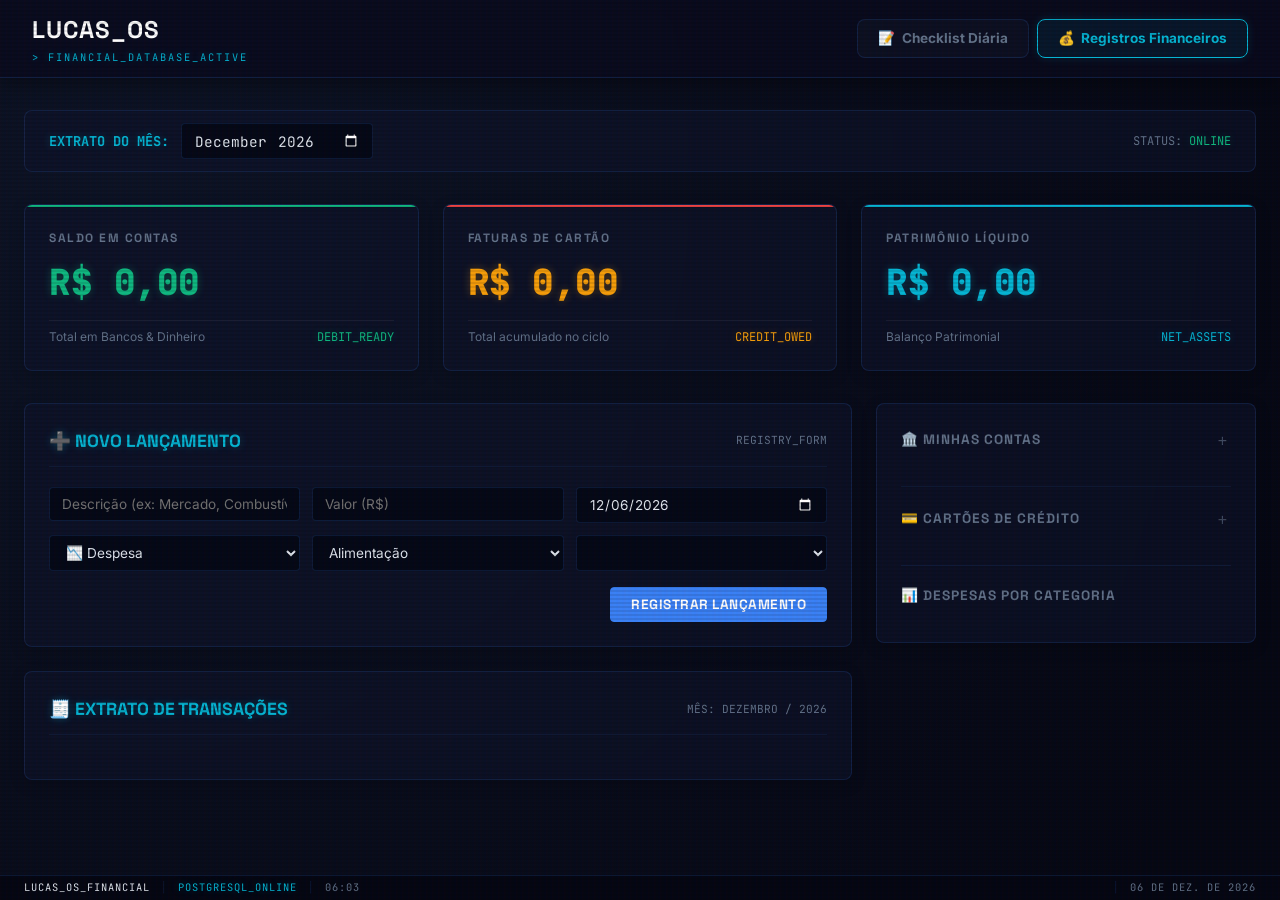
==== services/finance-service/templates/finance.html @ f86a2efd "feat: implement and deploy microservico finance-service with database integration, premium cyberpunk" ====
<!DOCTYPE html>
<html lang="pt-BR">
<head>
  <meta charset="UTF-8">
  <meta name="viewport" content="width=device-width, initial-scale=1.0">
  <title>LUCAS_OS // FINANCEIRO</title>
  <link rel="preconnect" href="https://fonts.googleapis.com">
  <link rel="preconnect" href="https://fonts.gstatic.com" crossorigin>
  <link href="https://fonts.googleapis.com/css2?family=Inter:wght@300;400;500;600;700&family=JetBrains+Mono:wght@400;700&family=Outfit:wght@400;600;800&family=Space+Grotesk:wght@400;700&display=swap" rel="stylesheet">
  
  <style>
    :root {
      --bg-dark: #060814;
      --bg-surface: #0c0e22;
      --bg-card: rgba(16, 20, 44, 0.6);
      --border: rgba(59, 130, 246, 0.16);
      --border-glow: rgba(59, 130, 246, 0.4);
      --text-main: #e2e8f0;
      --text-muted: #64748b;
      
      --blue: #3b82f6;
      --blue-glow: rgba(59, 130, 246, 0.3);
      --cyan: #06b6d4;
      --cyan-glow: rgba(6, 182, 212, 0.3);
      --green: #10b981;
      --green-glow: rgba(16, 185, 129, 0.3);
      --red: #ef4444;
      --red-glow: rgba(239, 68, 68, 0.3);
      --amber: #f59e0b;
      --amber-glow: rgba(245, 158, 11, 0.3);
      
      --font-display: 'Space Grotesk', sans-serif;
      --font-sans: 'Inter', sans-serif;
      --font-mono: 'JetBrains Mono', monospace;
      --radius: 8px;
      --transition: all 0.25s cubic-bezier(0.4, 0, 0.2, 1);
    }

    * {
      box-sizing: border-box;
      margin: 0;
      padding: 0;
    }

    body {
      background-color: var(--bg-dark);
      color: var(--text-main);
      font-family: var(--font-sans);
      line-height: 1.5;
      overflow-x: hidden;
      min-height: 100vh;
      background-image: 
        radial-gradient(circle at 10% 20%, rgba(15, 23, 42, 0.8) 0%, rgba(6, 8, 20, 1) 90%),
        linear-gradient(rgba(18, 24, 58, 0.05) 1px, transparent 1px),
        linear-gradient(90deg, rgba(18, 24, 58, 0.05) 1px, transparent 1px);
      background-size: 100% 100%, 30px 30px, 30px 30px;
    }

    /* Scanlines screen effect */
    body::before {
      content: " ";
      display: block;
      position: fixed;
      top: 0; left: 0; bottom: 0; right: 0;
      background: linear-gradient(rgba(18, 16, 16, 0) 50%, rgba(0, 0, 0, 0.25) 50%), linear-gradient(90deg, rgba(255, 0, 0, 0.06), rgba(0, 255, 0, 0.02), rgba(0, 0, 255, 0.06));
      z-index: 99999;
      background-size: 100% 4px, 6px 100%;
      pointer-events: none;
      opacity: 0.4;
    }

    .mono { font-family: var(--font-mono); }
    .display { font-family: var(--font-display); }
    .text-cyan { color: var(--cyan); text-shadow: 0 0 8px var(--cyan-glow); }
    .text-blue { color: var(--blue); text-shadow: 0 0 8px var(--blue-glow); }
    .text-green { color: var(--green); text-shadow: 0 0 8px var(--green-glow); }
    .text-red { color: var(--red); text-shadow: 0 0 8px var(--red-glow); }
    .text-amber { color: var(--amber); text-shadow: 0 0 8px var(--amber-glow); }
    .text-muted { color: var(--text-muted); }

    /* ── HEADER ──────────────────────────────────── */
    header {
      border-bottom: 1px solid var(--border);
      background: rgba(10, 12, 30, 0.8);
      backdrop-filter: blur(8px);
      position: sticky;
      top: 0;
      z-index: 100;
      padding: 0.75rem 2rem;
      display: flex;
      justify-content: space-between;
      align-items: center;
      box-shadow: 0 4px 20px rgba(0,0,0,0.4);
    }

    .logo-container {
      display: flex;
      flex-direction: column;
    }

    .logo-main {
      font-size: 1.5rem;
      font-weight: 800;
      letter-spacing: 1px;
      color: #fff;
    }

    .logo-sub {
      font-size: 0.65rem;
      letter-spacing: 2px;
      margin-top: 0.1rem;
    }

    .nav-tabs {
      display: flex;
      gap: 0.5rem;
    }

    .nav-tab {
      background: rgba(30, 41, 59, 0.2);
      border: 1px solid var(--border);
      color: var(--text-muted);
      padding: 0.5rem 1.25rem;
      font-size: 0.85rem;
      font-weight: bold;
      text-decoration: none;
      border-radius: var(--radius);
      cursor: pointer;
      transition: var(--transition);
      display: flex;
      align-items: center;
      gap: 0.4rem;
    }

    .nav-tab:hover {
      border-color: var(--border-glow);
      color: var(--text-main);
      background: rgba(30, 41, 59, 0.4);
    }

    .nav-tab.active {
      color: var(--cyan);
      border-color: var(--cyan);
      background: rgba(6, 182, 212, 0.08);
      box-shadow: 0 0 10px rgba(6, 182, 212, 0.15);
    }

    /* ── MAIN LAYOUT ─────────────────────────────── */
    main {
      max-width: 1400px;
      margin: 2rem auto;
      padding: 0 1.5rem;
      display: flex;
      flex-direction: column;
      gap: 2rem;
      padding-bottom: 5rem;
    }

    /* Date and Config Row */
    .controls-row {
      display: flex;
      justify-content: space-between;
      align-items: center;
      background: var(--bg-card);
      border: 1px solid var(--border);
      padding: 0.75rem 1.5rem;
      border-radius: var(--radius);
      backdrop-filter: blur(10px);
    }

    .controls-left {
      display: flex;
      align-items: center;
      gap: 0.75rem;
    }

    .input-month {
      background: rgba(6, 8, 20, 0.8);
      border: 1px solid var(--border);
      color: var(--text-main);
      font-family: var(--font-mono);
      font-size: 0.9rem;
      padding: 0.4rem 0.75rem;
      border-radius: 4px;
      outline: none;
      cursor: pointer;
      transition: var(--transition);
      color-scheme: dark;
    }

    .input-month:focus {
      border-color: var(--cyan);
    }

    /* ── PANORAMA CARDS ──────────────────────────── */
    .summary-grid {
      display: grid;
      grid-template-columns: repeat(auto-fit, minmax(320px, 1fr));
      gap: 1.5rem;
    }

    .summary-card {
      background: var(--bg-card);
      border: 1px solid var(--border);
      border-radius: var(--radius);
      padding: 1.5rem;
      backdrop-filter: blur(10px);
      position: relative;
      overflow: hidden;
      display: flex;
      flex-direction: column;
      gap: 0.5rem;
      box-shadow: 0 4px 15px rgba(0,0,0,0.2);
    }

    .summary-card::before {
      content: "";
      position: absolute;
      top: 0; left: 0; right: 0;
      height: 2px;
    }

    .card-balance::before { background: var(--green); }
    .card-invoices::before { background: var(--red); }
    .card-net::before { background: var(--cyan); }

    .summary-card-title {
      font-size: 0.75rem;
      letter-spacing: 1.5px;
      text-transform: uppercase;
      font-weight: bold;
      color: var(--text-muted);
    }

    .summary-card-value {
      font-size: 2.25rem;
      font-weight: 800;
      letter-spacing: -0.5px;
    }

    .summary-card-sub {
      font-size: 0.75rem;
      display: flex;
      justify-content: space-between;
      border-top: 1px solid rgba(255,255,255,0.05);
      padding-top: 0.4rem;
      margin-top: 0.2rem;
    }

    /* ── DASHBOARD WORKSPACE ────────────────────── */
    .dashboard-workspace {
      display: grid;
      grid-template-columns: 1fr 380px;
      gap: 1.5rem;
      align-items: start;
    }

    @media (max-width: 1024px) {
      .dashboard-workspace {
        grid-template-columns: 1fr;
      }
    }

    .panel {
      background: var(--bg-card);
      border: 1px solid var(--border);
      border-radius: var(--radius);
      padding: 1.5rem;
      backdrop-filter: blur(10px);
      display: flex;
      flex-direction: column;
      gap: 1.25rem;
      box-shadow: 0 4px 15px rgba(0,0,0,0.2);
    }

    .panel-header {
      display: flex;
      justify-content: space-between;
      align-items: center;
      border-bottom: 1px solid rgba(59, 130, 246, 0.1);
      padding-bottom: 0.75rem;
    }

    .panel-title {
      font-size: 1.1rem;
      font-weight: 700;
      display: flex;
      align-items: center;
      gap: 0.5rem;
    }

    /* Form Fields */
    .form-grid {
      display: grid;
      grid-template-columns: repeat(auto-fit, minmax(180px, 1fr));
      gap: 0.75rem;
    }

    .input-field, .select-field {
      background: rgba(6, 8, 20, 0.8);
      border: 1px solid var(--border);
      color: var(--text-main);
      padding: 0.5rem 0.75rem;
      border-radius: 4px;
      outline: none;
      font-family: var(--font-sans);
      font-size: 0.85rem;
      transition: var(--transition);
      width: 100%;
    }

    .input-field:focus, .select-field:focus {
      border-color: var(--cyan);
    }

    .btn-submit {
      background: var(--blue);
      border: 1px solid var(--blue);
      color: #fff;
      font-weight: bold;
      padding: 0.5rem 1.25rem;
      border-radius: 4px;
      cursor: pointer;
      font-family: var(--font-display);
      font-size: 0.85rem;
      transition: var(--transition);
      text-transform: uppercase;
      letter-spacing: 0.5px;
      height: 35px;
      display: flex;
      align-items: center;
      justify-content: center;
    }

    .btn-submit:hover {
      background: rgba(59, 130, 246, 0.8);
      border-color: var(--blue-bright);
      box-shadow: 0 0 10px var(--blue-glow);
    }

    /* ── TRANSACTIONS LIST ───────────────────────── */
    .ledger-container {
      display: flex;
      flex-direction: column;
      gap: 0.5rem;
      max-height: 600px;
      overflow-y: auto;
      padding-right: 0.25rem;
    }

    .ledger-container::-webkit-scrollbar {
      width: 4px;
    }
    .ledger-container::-webkit-scrollbar-track {
      background: transparent;
    }
    .ledger-container::-webkit-scrollbar-thumb {
      background: var(--border);
      border-radius: 2px;
    }

    .tx-row {
      display: flex;
      align-items: center;
      justify-content: space-between;
      background: rgba(6, 8, 20, 0.4);
      border: 1px solid var(--border);
      padding: 0.6rem 1rem;
      border-radius: 4px;
      transition: var(--transition);
      font-size: 0.85rem;
      gap: 1rem;
    }

    .tx-row:hover {
      border-color: rgba(59, 130, 246, 0.3);
      background: rgba(6, 8, 20, 0.7);
    }

    .tx-row-left {
      display: flex;
      flex-direction: column;
      gap: 0.15rem;
      flex-grow: 1;
    }

    .tx-desc {
      font-weight: 500;
      color: #fff;
    }

    .tx-meta-row {
      display: flex;
      align-items: center;
      gap: 0.5rem;
      flex-wrap: wrap;
    }

    .tx-tag {
      font-size: 0.65rem;
      padding: 0.05rem 0.35rem;
      border-radius: 2px;
      font-weight: bold;
      text-transform: uppercase;
      font-family: var(--font-mono);
    }

    .tx-tag-cat { background: rgba(59,130,246,0.12); color: var(--blue); border: 1px solid rgba(59,130,246,0.2); }
    .tx-tag-account { background: rgba(6,182,212,0.1); color: var(--cyan); border: 1px solid rgba(6,182,212,0.2); }
    .tx-tag-card { background: rgba(245,158,11,0.1); color: var(--amber); border: 1px solid rgba(245,158,11,0.2); }
    .tx-tag-transfer { background: rgba(16,185,129,0.1); color: var(--green); border: 1px solid rgba(16,185,129,0.2); }

    .tx-row-right {
      display: flex;
      align-items: center;
      gap: 1rem;
    }

    .tx-amount {
      font-family: var(--font-mono);
      font-weight: 700;
      font-size: 0.95rem;
    }

    .delete-btn {
      background: transparent;
      border: none;
      color: var(--text-muted);
      cursor: pointer;
      transition: var(--transition);
      font-size: 1rem;
      opacity: 0.6;
      padding: 0.25rem;
    }

    .delete-btn:hover {
      color: var(--red);
      opacity: 1;
    }

    /* Empty LEDGER Message */
    .empty-ledger {
      text-align: center;
      padding: 3rem;
      color: var(--text-muted);
      font-style: italic;
      font-size: 0.9rem;
      border: 1px dashed var(--border);
      border-radius: var(--radius);
    }

    /* ── RIGHT PANEL (ACCOUNTS & CARDS) ──────────── */
    .side-panel-section {
      display: flex;
      flex-direction: column;
      gap: 0.75rem;
      border-bottom: 1px solid rgba(59, 130, 246, 0.1);
      padding-bottom: 1.25rem;
    }

    .side-panel-section:last-child {
      border-bottom: none;
      padding-bottom: 0;
    }

    .side-section-title {
      font-size: 0.85rem;
      font-weight: bold;
      text-transform: uppercase;
      letter-spacing: 1px;
      color: var(--text-muted);
      display: flex;
      justify-content: space-between;
      align-items: center;
    }

    .item-card {
      background: rgba(6, 8, 20, 0.4);
      border: 1px solid var(--border);
      padding: 0.5rem 0.75rem;
      border-radius: 4px;
      font-size: 0.8rem;
      display: flex;
      justify-content: space-between;
      align-items: center;
    }

    .item-card:hover {
      border-color: rgba(59, 130, 246, 0.25);
      background: rgba(6, 8, 20, 0.6);
    }

    .item-details {
      display: flex;
      flex-direction: column;
      gap: 0.15rem;
    }

    .item-name {
      font-weight: 600;
      color: #fff;
    }

    .item-subtext {
      font-size: 0.65rem;
      color: var(--text-muted);
      font-family: var(--font-mono);
    }

    .item-balance {
      font-family: var(--font-mono);
      font-weight: 700;
      font-size: 0.85rem;
    }

    /* Simple Category Progress Bar */
    .category-stat-row {
      display: flex;
      flex-direction: column;
      gap: 0.25rem;
      font-size: 0.8rem;
    }

    .category-stat-header {
      display: flex;
      justify-content: space-between;
      color: var(--text-main);
    }

    .progress-bar-bg {
      background: rgba(255, 255, 255, 0.05);
      height: 4px;
      border-radius: 2px;
      width: 100%;
      overflow: hidden;
    }

    .progress-bar-fill {
      background: var(--cyan);
      height: 100%;
      border-radius: 2px;
      box-shadow: 0 0 8px var(--cyan-glow);
    }

    /* Add Forms Inline styling */
    .inline-add-form {
      display: flex;
      flex-direction: column;
      gap: 0.5rem;
      background: rgba(6, 8, 20, 0.8);
      border: 1px solid var(--border);
      padding: 0.75rem;
      border-radius: 4px;
      margin-top: 0.5rem;
    }

    /* STATUS BAR */
    .statusbar {
      position: fixed;
      bottom: 0; left: 0; right: 0;
      height: 25px;
      background: rgba(6, 8, 20, 0.95);
      border-top: 1px solid var(--border);
      display: flex;
      align-items: center;
      padding: 0 1.5rem;
      font-size: 0.65rem;
      letter-spacing: 1px;
      z-index: 1000;
    }

    .statusbar-sep {
      color: var(--border);
      margin: 0 0.75rem;
    }

  </style>
</head>
<body>

  <!-- ── HEADER ────────────────────────────────── -->
  <header>
    <div class="logo-container">
      <span class="logo-main display">LUCAS_OS</span>
      <span class="logo-sub mono text-cyan">> FINANCIAL_DATABASE_ACTIVE</span>
    </div>
    
    <div class="nav-tabs">
      <a href="/todo" class="nav-tab">
        <span>📝</span> Checklist Diária
      </a>
      <a href="/finance" class="nav-tab active">
        <span>💰</span> Registros Financeiros
      </a>
    </div>
  </header>

  <!-- ── MAIN CONTAINER ────────────────────────── -->
  <main>
    
    <!-- Controls Row -->
    <div class="controls-row">
      <div class="controls-left">
        <span class="mono text-cyan" style="font-size:0.85rem; font-weight:bold;">EXTRATO DO MÊS:</span>
        <input type="month" id="finance-month" class="input-month" onchange="loadFinancialData()"/>
      </div>
      <div class="mono text-muted" style="font-size:0.75rem;">
        STATUS: <span class="text-green">ONLINE</span>
      </div>
    </div>

    <!-- ── PANORAMA CARDS ────────────────────────── -->
    <div class="summary-grid">
      
      <!-- Card: Cash Balance -->
      <div class="summary-card card-balance">
        <span class="summary-card-title display">Saldo em Contas</span>
        <span class="summary-card-value mono text-green" id="kpi-balance">R$ 0,00</span>
        <div class="summary-card-sub">
          <span class="text-muted">Total em Bancos & Dinheiro</span>
          <span class="mono text-green">DEBIT_READY</span>
        </div>
      </div>

      <!-- Card: Credit Card Invoices -->
      <div class="summary-card card-invoices">
        <span class="summary-card-title display">Faturas de Cartão</span>
        <span class="summary-card-value mono text-amber" id="kpi-invoices">R$ 0,00</span>
        <div class="summary-card-sub">
          <span class="text-muted">Total acumulado no ciclo</span>
          <span class="mono text-amber">CREDIT_OWED</span>
        </div>
      </div>

      <!-- Card: Net Worth -->
      <div class="summary-card card-net">
        <span class="summary-card-title display">Patrimônio Líquido</span>
        <span class="summary-card-value mono text-cyan" id="kpi-net">R$ 0,00</span>
        <div class="summary-card-sub">
          <span class="text-muted">Balanço Patrimonial</span>
          <span class="mono text-cyan">NET_ASSETS</span>
        </div>
      </div>

    </div>

    <!-- ── WORKSPACE ─────────────────────────────── -->
    <div class="dashboard-workspace">
      
      <!-- LEFT PANEL: Ledger and Transaction Form -->
      <div style="display:flex; flex-direction:column; gap:1.5rem;">
        
        <!-- Add Transaction Panel -->
        <div class="panel">
          <div class="panel-header">
            <span class="panel-title display text-cyan">➕ NOVO LANÇAMENTO</span>
            <span class="mono text-muted" style="font-size:0.7rem;">REGISTRY_FORM</span>
          </div>
          
          <form id="add-tx-form" onsubmit="handleAddTransaction(event)">
            <div style="display:flex; flex-direction:column; gap:0.75rem;">
              
              <!-- First row: Description, Amount, Date -->
              <div class="form-grid">
                <div>
                  <input type="text" id="tx-description" class="input-field" placeholder="Descrição (ex: Mercado, Combustível)" required/>
                </div>
                <div>
                  <input type="number" step="0.01" id="tx-amount" class="input-field" placeholder="Valor (R$)" required/>
                </div>
                <div>
                  <input type="date" id="tx-date" class="input-field" style="color-scheme:dark;" required/>
                </div>
              </div>

              <!-- Second row: Type, Category, Origin Selector -->
              <div class="form-grid">
                <div>
                  <select id="tx-type" class="select-field" onchange="handleTypeChange()" required>
                    <option value="expense" selected>📉 Despesa</option>
                    <option value="income">📈 Receita</option>
                    <option value="transfer">🔄 Transferência</option>
                  </select>
                </div>
                <div>
                  <select id="tx-category" class="select-field" required>
                    <option value="Alimentação" selected>Alimentação</option>
                    <option value="Moradia">Moradia</option>
                    <option value="Transporte">Transporte</option>
                    <option value="Lazer">Lazer</option>
                    <option value="Saúde">Saúde</option>
                    <option value="Investimentos">Investimentos</option>
                    <option value="Salário">Salário</option>
                    <option value="Delivery">Delivery</option>
                    <option value="Outros">Outros</option>
                  </select>
                </div>
                <div>
                  <!-- This select dynamically populates with checking accounts or cards depending on the method -->
                  <select id="tx-origin" class="select-field" required>
                    <!-- Populated dynamically -->
                  </select>
                </div>
              </div>

              <!-- Destination selector (visible only on transfers) -->
              <div id="tx-destination-container" class="form-grid" style="display:none;">
                <div style="grid-column: span 2;">
                  <span class="mono text-muted" style="font-size:0.75rem;">Conta de Destino:</span>
                </div>
                <div>
                  <select id="tx-destination" class="select-field">
                    <!-- Populated dynamically with checking accounts -->
                  </select>
                </div>
              </div>

              <!-- Submit button -->
              <div style="display:flex; justify-content:flex-end; margin-top:0.25rem;">
                <button type="submit" class="btn-submit">REGISTRAR LANÇAMENTO</button>
              </div>

            </div>
          </form>
        </div>

        <!-- Ledger Ledger Panel -->
        <div class="panel">
          <div class="panel-header">
            <span class="panel-title display text-cyan">🧾 EXTRATO DE TRANSAÇÕES</span>
            <span class="mono text-muted" style="font-size:0.7rem;" id="ledger-title-month">----</span>
          </div>

          <div id="ledger-list" class="ledger-container">
            <!-- Populated dynamically -->
          </div>
        </div>

      </div>

      <!-- RIGHT PANEL: Accounts, Cards and Categories -->
      <div style="display:flex; flex-direction:column; gap:1.5rem;">
        
        <div class="panel">
          
          <!-- Section 1: Checking/Savings Accounts -->
          <div class="side-panel-section">
            <div class="side-section-title display">
              <span>🏛️ Minhas Contas</span>
              <button class="delete-btn" onclick="toggleInlineForm('form-add-account')" title="Cadastrar nova conta">+</button>
            </div>
            
            <!-- Inline Form to Add Account -->
            <div id="form-add-account" class="inline-add-form" style="display:none;">
              <span class="mono text-cyan" style="font-size:0.75rem;">+ NOVA CONTA</span>
              <input type="text" id="new-acc-name" class="input-field" placeholder="Nome (ex: Nubank, Itaú)" style="margin-bottom:0.4rem;"/>
              <div style="display:flex; gap:0.4rem;">
                <select id="new-acc-type" class="select-field" style="flex-grow:1;">
                  <option value="checking" selected>Corrente</option>
                  <option value="savings">Poupança</option>
                  <option value="cash">Espécie (Carteira)</option>
                  <option value="investment">Investimento</option>
                </select>
                <input type="number" step="0.01" id="new-acc-balance" class="input-field" placeholder="Saldo (R$)" style="max-width:90px;"/>
              </div>
              <div style="display:flex; justify-content:flex-end; gap:0.4rem; margin-top:0.4rem;">
                <button type="button" class="btn-submit" style="height:25px; background:rgba(255,255,255,0.05); border-color:var(--border);" onclick="toggleInlineForm('form-add-account')">CANCELAR</button>
                <button type="button" class="btn-submit" style="height:25px;" onclick="submitNewAccount()">SALVAR</button>
              </div>
            </div>

            <!-- Accounts List Container -->
            <div id="side-accounts-list" style="display:flex; flex-direction:column; gap:0.4rem;">
              <!-- Populated dynamically -->
            </div>
          </div>

          <!-- Section 2: Credit Cards -->
          <div class="side-panel-section">
            <div class="side-section-title display">
              <span>💳 Cartões de Crédito</span>
              <button class="delete-btn" onclick="toggleInlineForm('form-add-card')" title="Cadastrar novo cartão">+</button>
            </div>
            
            <!-- Inline Form to Add Credit Card -->
            <div id="form-add-card" class="inline-add-form" style="display:none;">
              <span class="mono text-cyan" style="font-size:0.75rem;">+ NOVO CARTÃO</span>
              <input type="text" id="new-card-name" class="input-field" placeholder="Nome (ex: Cartão BB, XP)" style="margin-bottom:0.4rem;"/>
              <input type="number" step="0.01" id="new-card-limit" class="input-field" placeholder="Limite Total (R$)" style="margin-bottom:0.4rem;"/>
              <div style="display:flex; gap:0.4rem;">
                <input type="number" id="new-card-closing" class="input-field" placeholder="Dia Fechamento (1-31)"/>
                <input type="number" id="new-card-due" class="input-field" placeholder="Dia Vencimento (1-31)"/>
              </div>
              <div style="display:flex; justify-content:flex-end; gap:0.4rem; margin-top:0.4rem;">
                <button type="button" class="btn-submit" style="height:25px; background:rgba(255,255,255,0.05); border-color:var(--border);" onclick="toggleInlineForm('form-add-card')">CANCELAR</button>
                <button type="button" class="btn-submit" style="height:25px;" onclick="submitNewCard()">SALVAR</button>
              </div>
            </div>

            <!-- Cards List Container -->
            <div id="side-cards-list" style="display:flex; flex-direction:column; gap:0.4rem;">
              <!-- Populated dynamically -->
            </div>
          </div>

          <!-- Section 3: Categories stats breakdown -->
          <div class="side-panel-section">
            <div class="side-section-title display">
              <span>📊 Despesas por Categoria</span>
            </div>
            
            <div id="side-categories-list" style="display:flex; flex-direction:column; gap:0.75rem;">
              <!-- Populated dynamically -->
            </div>
          </div>

        </div>

      </div>

    </div>

  </main>

  <!-- ── STATUS BAR ───────────────────────────────── -->
  <footer class="statusbar">
    <span class="mono">LUCAS_OS_FINANCIAL</span>
    <span class="statusbar-sep">|</span>
    <span class="mono text-cyan">POSTGRESQL_ONLINE</span>
    <span class="statusbar-sep">|</span>
    <span class="mono text-muted" id="sb-time">--:--</span>
    <span class="statusbar-sep" style="margin-left:auto">|</span>
    <span class="mono text-muted" id="sb-date">----</span>
  </footer>

  <!-- Frontend Logic -->
  <script>
    // Initialize Month input selector to current month
    const monthInput = document.getElementById('finance-month');
    const today = new Date();
    const currentMonthStr = today.getFullYear() + '-' + String(today.getMonth() + 1).padStart(2, '0');
    monthInput.value = currentMonthStr;

    // Set transaction date input default to today
    const dateInput = document.getElementById('tx-date');
    dateInput.value = today.toLocaleDateString('en-CA');

    // Global arrays to store accounts/cards for dropdowns
    let accountsList = [];
    let cardsList = [];

    // Format currency to BRL format
    function formatCurrency(val) {
      return new Intl.NumberFormat('pt-BR', { style: 'currency', currency: 'BRL' }).format(val);
    }

    // Toggle inline creation form visibility
    function toggleInlineForm(formId) {
      const form = document.getElementById(formId);
      if (form.style.display === 'none') {
        form.style.display = 'flex';
      } else {
        form.style.display = 'none';
      }
    }

    // Toggle transaction form depending on Selected Type
    function handleTypeChange() {
      const type = document.getElementById('tx-type').value;
      const originSelect = document.getElementById('tx-origin');
      const destinationContainer = document.getElementById('tx-destination-container');
      const destSelect = document.getElementById('tx-destination');
      const categorySelect = document.getElementById('tx-category');
      
      originSelect.innerHTML = '';
      destinationContainer.style.display = 'none';
      destSelect.required = false;

      if (type === 'expense') {
        // Can be paid using either Bank Account (Debit/PIX) OR Credit Card
        categorySelect.disabled = false;
        
        // Add checking accounts options
        const groupAcc = document.createElement('optgroup');
        groupAcc.label = '🏛️ Contas Correntes (PIX / Débito)';
        accountsList.forEach(acc => {
          const opt = document.createElement('option');
          opt.value = `account:${acc.id}`;
          opt.textContent = `${acc.name} (${formatCurrency(acc.current_balance)})`;
          groupAcc.appendChild(opt);
        });
        originSelect.appendChild(groupAcc);

        // Add credit cards options
        const groupCard = document.createElement('optgroup');
        groupCard.label = '💳 Cartões de Crédito';
        cardsList.forEach(card => {
          const opt = document.createElement('option');
          opt.value = `card:${card.id}`;
          opt.textContent = `${card.name} (Lim. Disp: ${formatCurrency(card.available_limit)})`;
          groupCard.appendChild(opt);
        });
        originSelect.appendChild(groupCard);
        
      } else if (type === 'income') {
        // Can only go to a Bank Account
        categorySelect.disabled = false;
        if (categorySelect.value === 'Investimentos') {
          categorySelect.value = 'Salário';
        }
        
        accountsList.forEach(acc => {
          const opt = document.createElement('option');
          opt.value = `account:${acc.id}`;
          opt.textContent = `${acc.name} (${formatCurrency(acc.current_balance)})`;
          originSelect.appendChild(opt);
        });
        
      } else if (type === 'transfer') {
        // Money moves from checking account to another checking account OR to pay a credit card invoice!
        categorySelect.disabled = true; // category is not relevant for transfer
        
        // Source Account options (only checking accounts)
        const groupSrc = document.createElement('optgroup');
        groupSrc.label = '🏛️ Origem (De qual conta sai?)';
        accountsList.forEach(acc => {
          const opt = document.createElement('option');
          opt.value = `account:${acc.id}`;
          opt.textContent = `${acc.name} (${formatCurrency(acc.current_balance)})`;
          groupSrc.appendChild(opt);
        });
        originSelect.appendChild(groupSrc);

        // Populate Destination Select
        destSelect.innerHTML = '';
        destSelect.required = true;
        destinationContainer.style.display = 'grid';

        // Destination option group 1: Checking accounts
        const groupDestAcc = document.createElement('optgroup');
        groupDestAcc.label = '🏛️ Para qual Conta Bancária enviar?';
        accountsList.forEach(acc => {
          const opt = document.createElement('option');
          opt.value = `account:${acc.id}`;
          opt.textContent = acc.name;
          groupDestAcc.appendChild(opt);
        });
        destSelect.appendChild(groupDestAcc);

        // Destination option group 2: Credit Card bill payments
        const groupDestCard = document.createElement('optgroup');
        groupDestCard.label = '💳 Pagar Fatura de qual Cartão?';
        cardsList.forEach(card => {
          const opt = document.createElement('option');
          opt.value = `card:${card.id}`;
          opt.textContent = `Pagar Fatura ${card.name} (${formatCurrency(card.cycle_invoice_total)})`;
          groupDestCard.appendChild(opt);
        });
        destSelect.appendChild(groupDestCard);
      }
    }

    // Load all financial data from the server
    async function loadFinancialData() {
      const selectedMonth = monthInput.value;
      
      // Update ledger title header
      const monthNames = ["Janeiro", "Fevereiro", "Março", "Abril", "Maio", "Junho", "Julho", "Agosto", "Setembro", "Outubro", "Novembro", "Dezembro"];
      const [year, month] = selectedMonth.split('-');
      document.getElementById('ledger-title-month').textContent = `MÊS: ${monthNames[parseInt(month)-1].toUpperCase()} / ${year}`;

      try {
        // 1. Fetch Summary Dashboard
        const resSummary = await fetch(`/api/finance/summary?month=${selectedMonth}`);
        if (!resSummary.ok) throw new Error('Falha ao carregar sumário');
        const summary = await resSummary.json();
        
        document.getElementById('kpi-balance').textContent = formatCurrency(summary.total_accounts_balance);
        document.getElementById('kpi-invoices').textContent = formatCurrency(summary.total_cards_outstanding);
        document.getElementById('kpi-net').textContent = formatCurrency(summary.net_worth);
        
        // Handle negative Net Worth color coding
        const netValueEl = document.getElementById('kpi-net');
        if (summary.net_worth < 0) {
          netValueEl.className = 'summary-card-value mono text-red';
        } else {
          netValueEl.className = 'summary-card-value mono text-cyan';
        }

        // 2. Fetch Accounts
        const resAccounts = await fetch('/api/finance/accounts');
        if (!resAccounts.ok) throw new Error('Falha ao carregar contas');
        accountsList = await resAccounts.json();
        renderAccounts();

        // 3. Fetch Cards
        const resCards = await fetch(`/api/finance/cards?cycle=${selectedMonth}`);
        if (!resCards.ok) throw new Error('Falha ao carregar cartões');
        cardsList = await resCards.json();
        renderCards();

        // 4. Update transaction composer dropdown selections
        handleTypeChange();

        // 5. Fetch and Render Transactions (Ledger)
        const resTx = await fetch(`/api/finance/transactions?month=${selectedMonth}`);
        if (!resTx.ok) throw new Error('Falha ao carregar transações');
        const transactions = await resTx.json();
        renderLedger(transactions);

        // 6. Render Category Stats
        renderCategoryBreakdown(summary.category_breakdown, summary.monthly_expenses);

      } catch (err) {
        console.error('Erro geral ao carregar dados financeiros:', err);
      }
    }

    // Render Checking Accounts List
    function renderAccounts() {
      const container = document.getElementById('side-accounts-list');
      container.innerHTML = '';
      
      accountsList.forEach(acc => {
        const item = document.createElement('div');
        item.className = 'item-card';
        
        let typeLabel = 'C. Corrente';
        if (acc.type === 'savings') typeLabel = 'Poupança';
        if (acc.type === 'cash') typeLabel = 'Dinheiro';
        if (acc.type === 'investment') typeLabel = 'Investimento';
        
        item.innerHTML = `
          <div class="item-details">
            <span class="item-name">${acc.name}</span>
            <span class="item-subtext">${typeLabel}</span>
          </div>
          <span class="item-balance ${acc.current_balance >= 0 ? 'text-green' : 'text-red'}">
            ${formatCurrency(acc.current_balance)}
          </span>
        `;
        container.appendChild(item);
      });
    }

    // Render Credit Cards List
    function renderCards() {
      const container = document.getElementById('side-cards-list');
      container.innerHTML = '';
      
      cardsList.forEach(card => {
        const item = document.createElement('div');
        item.className = 'item-card';
        
        item.innerHTML = `
          <div class="item-details">
            <span class="item-name">${card.name}</span>
            <span class="item-subtext">Fech: Dia ${card.closing_day} | Venc: Dia ${card.due_day}</span>
          </div>
          <div style="display:flex; flex-direction:column; align-items:flex-end; gap:0.1rem;">
            <span class="item-balance text-amber">${formatCurrency(card.cycle_invoice_total)}</span>
            <span style="font-size:0.55rem; color:var(--text-muted);">Disp: ${formatCurrency(card.available_limit)}</span>
          </div>
        `;
        container.appendChild(item);
      });
    }

    // Render Category Expense Breakdown
    function renderCategoryBreakdown(breakdown, totalExpenses) {
      const container = document.getElementById('side-categories-list');
      container.innerHTML = '';
      
      const entries = Object.entries(breakdown).sort((a,b) => b[1] - a[1]);
      
      if (entries.length === 0) {
        container.innerHTML = '<span class="mono" style="font-size:0.7rem; color:var(--text-muted); font-style:italic;">Nenhuma despesa no mês</span>';
        return;
      }

      entries.forEach(([category, amount]) => {
        const percentage = totalExpenses > 0 ? Math.round((amount / totalExpenses) * 100) : 0;
        
        const row = document.createElement('div');
        row.className = 'category-stat-row';
        
        row.innerHTML = `
          <div class="category-stat-header">
            <span style="font-weight:500;">${category}</span>
            <span class="mono">${formatCurrency(amount)} <span style="color:var(--text-muted); font-size:0.7rem;">(${percentage}%)</span></span>
          </div>
          <div class="progress-bar-bg">
            <div class="progress-bar-fill" style="width: ${percentage}%;"></div>
          </div>
        `;
        container.appendChild(row);
      });
    }

    // Render Ledger (Transactions Table)
    function renderLedger(transactions) {
      const container = document.getElementById('ledger-list');
      container.innerHTML = '';
      
      if (transactions.length === 0) {
        container.innerHTML = `
          <div class="empty-ledger">
            Nenhum lançamento registrado neste ciclo de faturamento/calendário.
          </div>
        `;
        return;
      }

      transactions.forEach(tx => {
        const row = document.createElement('div');
        row.className = 'tx-row';
        
        // Tags
        let tagsHtml = `<span class="tx-tag tx-tag-cat">${tx.category}</span>`;
        if (tx.is_transfer) {
          if (tx.credit_card_id) {
            tagsHtml = `<span class="tx-tag tx-tag-transfer">PAG_FATURA</span>`;
            tagsHtml += `<span class="tx-tag tx-tag-account">${tx.account_name}</span>`;
            tagsHtml += `<span class="tx-tag tx-tag-card">➔ ${tx.credit_card_name}</span>`;
          } else {
            tagsHtml = `<span class="tx-tag tx-tag-transfer">TRANSFERÊNCIA</span>`;
            tagsHtml += `<span class="tx-tag tx-tag-account">${tx.account_name}</span>`;
            tagsHtml += `<span class="tx-tag tx-tag-account">➔ ${tx.destination_account_name}</span>`;
          }
        } else {
          if (tx.credit_card_id) {
            tagsHtml += `<span class="tx-tag tx-tag-card">${tx.credit_card_name}</span>`;
          } else {
            tagsHtml += `<span class="tx-tag tx-tag-account">${tx.account_name}</span>`;
          }
        }

        // Format amount styling
        let amountText = '';
        let amountClass = 'text-cyan';
        if (tx.is_transfer) {
          amountText = formatCurrency(Math.abs(tx.amount));
          amountClass = 'text-blue';
        } else {
          if (tx.amount > 0) {
            amountText = `+${formatCurrency(tx.amount)}`;
            amountClass = 'text-green';
          } else {
            amountText = `-${formatCurrency(Math.abs(tx.amount))}`;
            amountClass = 'text-red';
          }
        }

        // Format Date (YYYY-MM-DD to DD/MM)
        const dateParts = tx.date.split('-');
        const formattedDate = `${dateParts[2]}/${dateParts[1]}`;

        row.innerHTML = `
          <div class="tx-row-left">
            <span class="tx-desc">${escapeHtml(tx.description)}</span>
            <div class="tx-meta-row">
              <span class="mono text-muted" style="font-size:0.7rem; font-weight:bold; margin-right:0.3rem;">[${formattedDate}]</span>
              ${tagsHtml}
            </div>
          </div>
          <div class="tx-row-right">
            <span class="tx-amount ${amountClass}">${amountText}</span>
            <button class="delete-btn" onclick="deleteTransaction(${tx.id})" title="Excluir lançamento">🗑️</button>
          </div>
        `;
        container.appendChild(row);
      });
    }

    // Submit New Transaction
    async function handleAddTransaction(event) {
      event.preventDefault();
      
      const date = document.getElementById('tx-date').value;
      const description = document.getElementById('tx-description').value.trim();
      const rawAmount = parseFloat(document.getElementById('tx-amount').value);
      const type = document.getElementById('tx-type').value;
      const category = document.getElementById('tx-category').value;
      const originVal = document.getElementById('tx-origin').value;
      
      if (!date || !description || isNaN(rawAmount)) return;
      
      // Calculate signed amount
      // Expenses are stored negative, incomes positive, transfers negative on origin
      let amount = type === 'income' ? Math.abs(rawAmount) : -Math.abs(rawAmount);

      const payload = {
        date: date,
        description: description,
        amount: amount,
        category: category
      };

      // Extract origin account or card
      const [originType, originId] = originVal.split(':');
      if (originType === 'account') {
        payload.account_id = parseInt(originId);
      } else if (originType === 'card') {
        payload.credit_card_id = parseInt(originId);
      }

      // Extract destination on transfer
      if (type === 'transfer') {
        payload.is_transfer = true;
        const destVal = document.getElementById('tx-destination').value;
        const [destType, destId] = destVal.split(':');
        
        if (destType === 'account') {
          payload.destination_account_id = parseInt(destId);
        } else if (destType === 'card') {
          payload.credit_card_id = parseInt(destId); // Credit Card bill payment
        }
      }

      try {
        const response = await fetch('/api/finance/transactions', {
          method: 'POST',
          headers: { 'Content-Type': 'application/json' },
          body: JSON.stringify(payload)
        });
        
        if (response.ok) {
          // Clear inputs
          document.getElementById('tx-description').value = '';
          document.getElementById('tx-amount').value = '';
          
          loadFinancialData();
        } else {
          const errData = await response.json();
          alert('Erro ao registrar transação: ' + (errData.detail || 'Erro desconhecido'));
        }
      } catch (err) {
        console.error('Erro ao adicionar transação:', err);
      }
    }

    // Delete a Transaction
    async function deleteTransaction(txId) {
      if (!confirm('Deseja realmente excluir este lançamento? Os saldos vinculados serão recalculados automaticamente.')) return;
      
      try {
        const response = await fetch('/api/finance/transactions/delete', {
          method: 'POST',
          headers: { 'Content-Type': 'application/json' },
          body: JSON.stringify({ id: txId })
        });
        
        if (response.ok) {
          loadFinancialData();
        }
      } catch (err) {
        console.error('Erro ao excluir transação:', err);
      }
    }

    // Submit New Bank Account
    async function submitNewAccount() {
      const name = document.getElementById('new-acc-name').value.trim();
      const type = document.getElementById('new-acc-type').value;
      const balance = parseFloat(document.getElementById('new-acc-balance').value) || 0.00;
      
      if (!name) {
        alert('Por favor, informe o nome da conta bancária.');
        return;
      }

      try {
        const response = await fetch('/api/finance/accounts', {
          method: 'POST',
          headers: { 'Content-Type': 'application/json' },
          body: JSON.stringify({ name, type, initial_balance: balance })
        });
        if (response.ok) {
          document.getElementById('new-acc-name').value = '';
          document.getElementById('new-acc-balance').value = '';
          toggleInlineForm('form-add-account');
          loadFinancialData();
        } else {
          const errData = await response.json();
          alert('Erro ao cadastrar conta: ' + (errData.detail || 'Erro desconhecido'));
        }
      } catch (err) {
        console.error('Erro ao salvar conta:', err);
      }
    }

    // Submit New Credit Card
    async function submitNewCard() {
      const name = document.getElementById('new-card-name').value.trim();
      const limit = parseFloat(document.getElementById('new-card-limit').value);
      const closing = parseInt(document.getElementById('new-card-closing').value);
      const due = parseInt(document.getElementById('new-card-due').value);
      
      if (!name || isNaN(limit) || isNaN(closing) || isNaN(due)) {
        alert('Por favor, preencha todos os campos do cartão de crédito.');
        return;
      }

      try {
        const response = await fetch('/api/finance/cards', {
          method: 'POST',
          headers: { 'Content-Type': 'application/json' },
          body: JSON.stringify({ name, credit_limit: limit, closing_day: closing, due_day: due })
        });
        if (response.ok) {
          document.getElementById('new-card-name').value = '';
          document.getElementById('new-card-limit').value = '';
          document.getElementById('new-card-closing').value = '';
          document.getElementById('new-card-due').value = '';
          toggleInlineForm('form-add-card');
          loadFinancialData();
        } else {
          const errData = await response.json();
          alert('Erro ao cadastrar cartão: ' + (errData.detail || 'Erro desconhecido'));
        }
      } catch (err) {
        console.error('Erro ao salvar cartão:', err);
      }
    }

    // Escape HTML to prevent XSS
    function escapeHtml(text) {
      const map = {
        '&': '&amp;',
        '<': '&lt;',
        '>': '&gt;',
        '"': '&quot;',
        "'": '&#039;'
      };
      return text.replace(/[&<>"']/g, m => map[m]);
    }

    // Update status bar clock
    function updateClock() {
      const now = new Date();
      document.getElementById('sb-time').textContent = now.toLocaleTimeString('pt-BR', { hour: '2-digit', minute: '2-digit' });
      document.getElementById('sb-date').textContent = now.toLocaleDateString('pt-BR', { day: '2-digit', month: 'short', year: 'numeric' }).toUpperCase();
    }

    // Initial setup
    loadFinancialData();
    updateClock();
    setInterval(updateClock, 30000);
  </script>
</body>
</html>
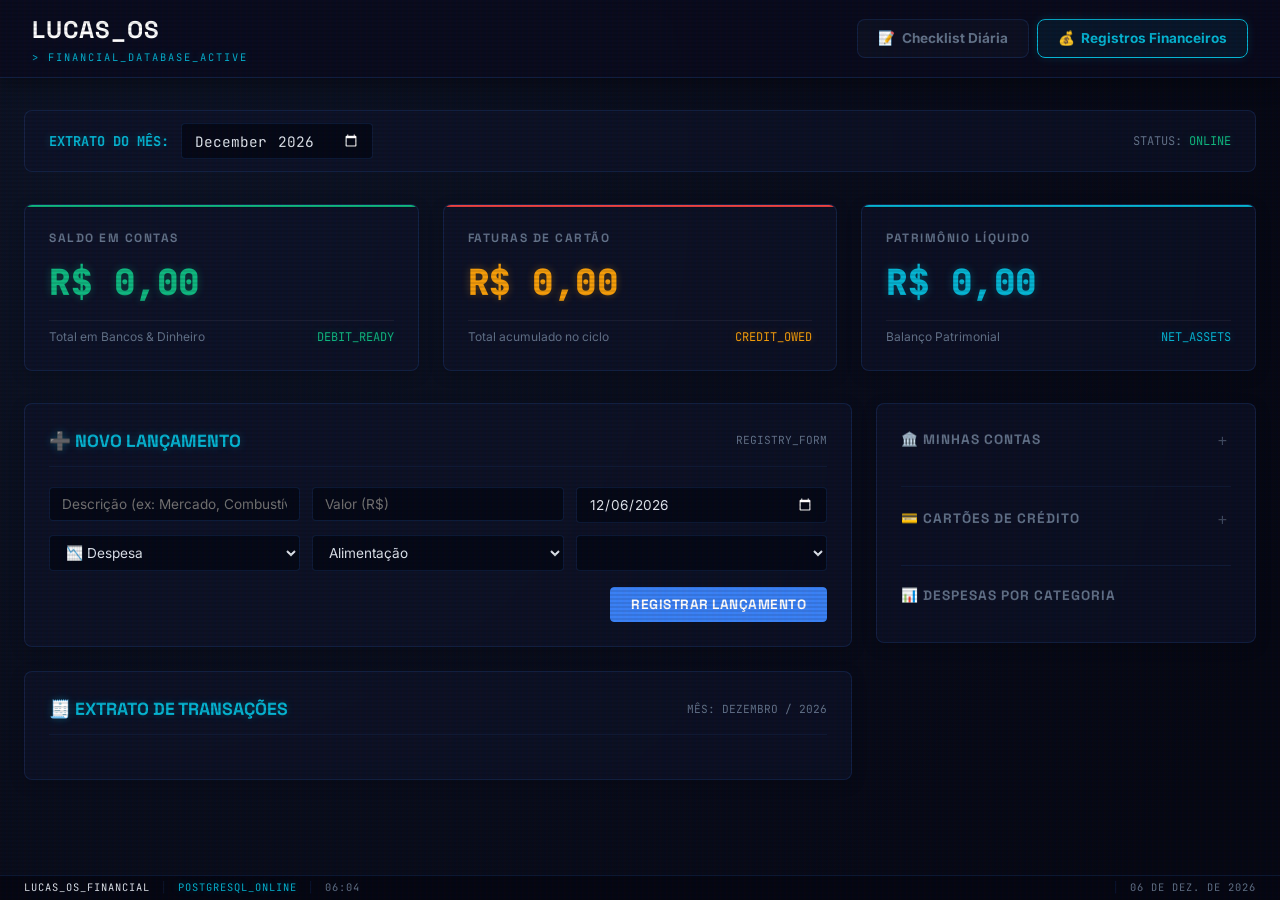
==== commit 37acda3a: "feat: migrate transaction date column to TIMESTAMP and display hour and minute in the UI" ====
--- a/services/finance-service/templates/finance.html
+++ b/services/finance-service/templates/finance.html
@@ -1035,9 +1035,12 @@
             <span class="item-name">${acc.name}</span>
             <span class="item-subtext">${typeLabel}</span>
           </div>
-          <span class="item-balance ${acc.current_balance >= 0 ? 'text-green' : 'text-red'}">
-            ${formatCurrency(acc.current_balance)}
-          </span>
+          <div style="display:flex; align-items:center; gap:0.5rem;">
+            <span class="item-balance ${acc.current_balance >= 0 ? 'text-green' : 'text-red'}">
+              ${formatCurrency(acc.current_balance)}
+            </span>
+            <button class="delete-btn" style="font-size:0.8rem; padding:0.1rem;" onclick="deleteAccount(${acc.id}, '${acc.name}')" title="Excluir conta">🗑️</button>
+          </div>
         `;
         container.appendChild(item);
       });
@@ -1057,9 +1060,12 @@
             <span class="item-name">${card.name}</span>
             <span class="item-subtext">Fech: Dia ${card.closing_day} | Venc: Dia ${card.due_day}</span>
           </div>
-          <div style="display:flex; flex-direction:column; align-items:flex-end; gap:0.1rem;">
-            <span class="item-balance text-amber">${formatCurrency(card.cycle_invoice_total)}</span>
-            <span style="font-size:0.55rem; color:var(--text-muted);">Disp: ${formatCurrency(card.available_limit)}</span>
+          <div style="display:flex; align-items:center; gap:0.5rem;">
+            <div style="display:flex; flex-direction:column; align-items:flex-end; gap:0.1rem;">
+              <span class="item-balance text-amber">${formatCurrency(card.cycle_invoice_total)}</span>
+              <span style="font-size:0.55rem; color:var(--text-muted);">Disp: ${formatCurrency(card.available_limit)}</span>
+            </div>
+            <button class="delete-btn" style="font-size:0.8rem; padding:0.1rem;" onclick="deleteCard(${card.id}, '${card.name}')" title="Excluir cartão">🗑️</button>
           </div>
         `;
         container.appendChild(item);
@@ -1151,9 +1157,15 @@
           }
         }
 
-        // Format Date (YYYY-MM-DD to DD/MM)
-        const dateParts = tx.date.split('-');
-        const formattedDate = `${dateParts[2]}/${dateParts[1]}`;
+        // Format Date (YYYY-MM-DD HH:MM to DD/MM HH:MM)
+        const parts = tx.date.split(' ');
+        const dateString = parts[0];
+        const timeString = parts[1] || '';
+        const dateParts = dateString.split('-');
+        let formattedDate = `${dateParts[2]}/${dateParts[1]}`;
+        if (timeString && timeString !== '00:00') {
+          formattedDate += ` ${timeString}`;
+        }
 
         row.innerHTML = `
           <div class="tx-row-left">
@@ -1176,14 +1188,22 @@
     async function handleAddTransaction(event) {
       event.preventDefault();
       
-      const date = document.getElementById('tx-date').value;
+      const dateVal = document.getElementById('tx-date').value;
+      const todayString = new Date().toLocaleDateString('en-CA');
+      let date = dateVal;
+      if (dateVal === todayString) {
+        const now = new Date();
+        const hrs = String(now.getHours()).padStart(2, '0');
+        const mins = String(now.getMinutes()).padStart(2, '0');
+        date = `${dateVal} ${hrs}:${mins}`;
+      }
       const description = document.getElementById('tx-description').value.trim();
       const rawAmount = parseFloat(document.getElementById('tx-amount').value);
       const type = document.getElementById('tx-type').value;
       const category = document.getElementById('tx-category').value;
       const originVal = document.getElementById('tx-origin').value;
       
-      if (!date || !description || isNaN(rawAmount)) return;
+      if (!dateVal || !description || isNaN(rawAmount)) return;
       
       // Calculate signed amount
       // Expenses are stored negative, incomes positive, transfers negative on origin
@@ -1255,6 +1275,50 @@
         }
       } catch (err) {
         console.error('Erro ao excluir transação:', err);
+      }
+    }
+
+    // Delete a Bank Account
+    async function deleteAccount(accId, accName) {
+      if (!confirm(`Deseja realmente excluir a conta "${accName}"? As transações vinculadas a ela perderão o vínculo (mas não serão excluídas).`)) return;
+      
+      try {
+        const response = await fetch('/api/finance/accounts/delete', {
+          method: 'POST',
+          headers: { 'Content-Type': 'application/json' },
+          body: JSON.stringify({ id: accId })
+        });
+        
+        if (response.ok) {
+          loadFinancialData();
+        } else {
+          const errData = await response.json();
+          alert('Erro ao excluir conta: ' + (errData.detail || 'Erro desconhecido'));
+        }
+      } catch (err) {
+        console.error('Erro ao excluir conta:', err);
+      }
+    }
+
+    // Delete a Credit Card
+    async function deleteCard(cardId, cardName) {
+      if (!confirm(`Deseja realmente excluir o cartão "${cardName}"? As transações vinculadas a ele perderão o vínculo (mas não serão excluídas).`)) return;
+      
+      try {
+        const response = await fetch('/api/finance/cards/delete', {
+          method: 'POST',
+          headers: { 'Content-Type': 'application/json' },
+          body: JSON.stringify({ id: cardId })
+        });
+        
+        if (response.ok) {
+          loadFinancialData();
+        } else {
+          const errData = await response.json();
+          alert('Erro ao excluir cartão: ' + (errData.detail || 'Erro desconhecido'));
+        }
+      } catch (err) {
+        console.error('Erro ao excluir cartão:', err);
       }
     }
 
